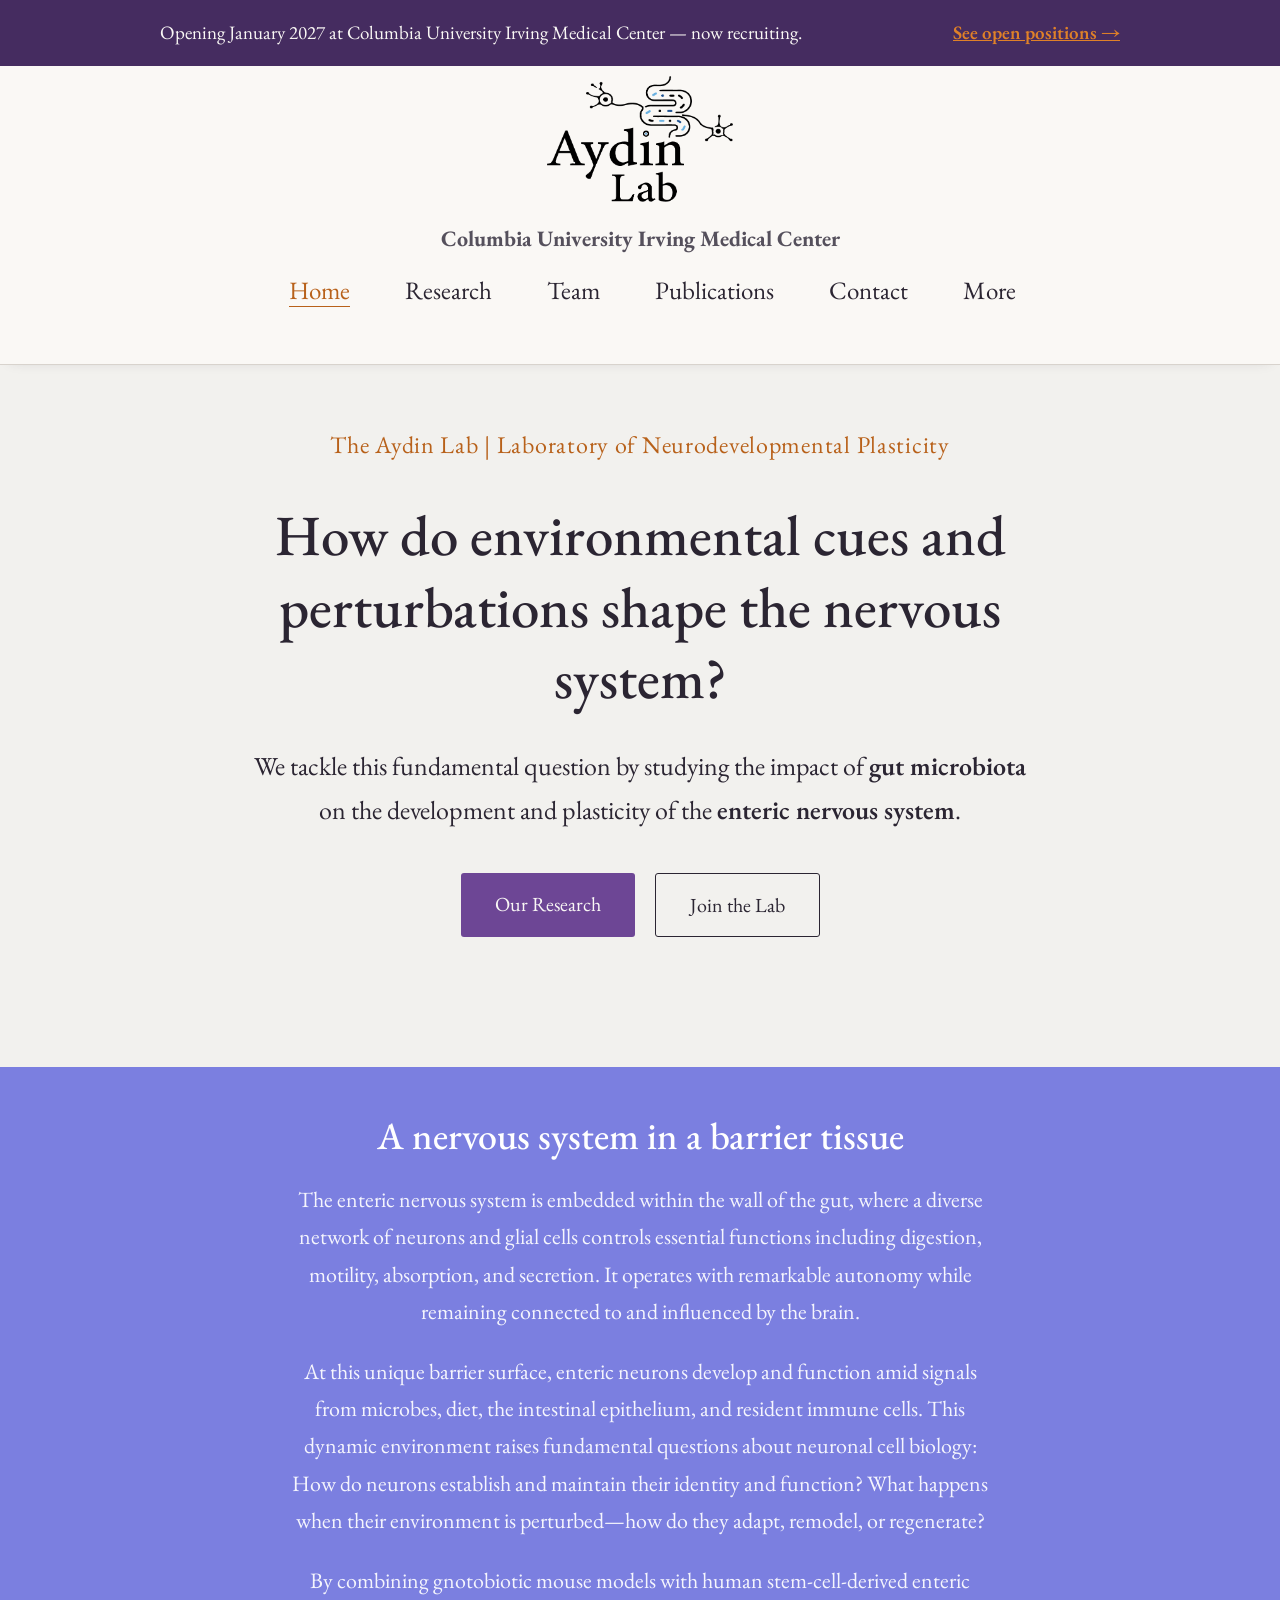
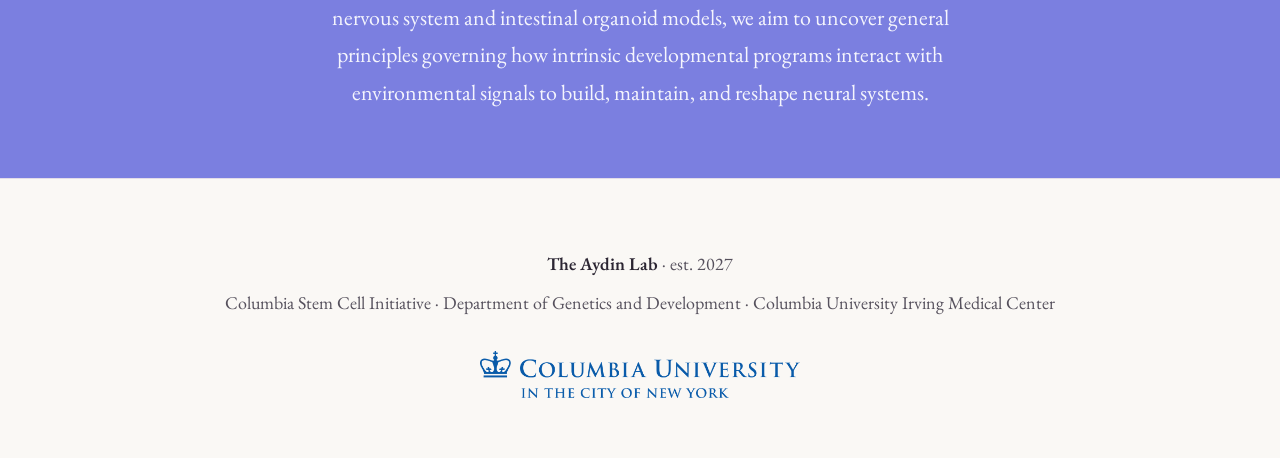
==== index.html @ 418fba62 "Add files via upload" ====
<!doctype html>
<html lang="en">
<head>
<meta charset="UTF-8">
<meta name="viewport" content="width=device-width, initial-scale=1.0">
<title>The Aydin Lab | Laboratory of Neurodevelopmental Plasticity</title>
<meta name="description" content="The Aydin Lab at Columbia University Irving Medical Center studies how gut microbiota shape the development and plasticity of the enteric nervous system.">
<link rel="preconnect" href="https://fonts.googleapis.com">
<link rel="preconnect" href="https://fonts.gstatic.com" crossorigin>
<link href="https://fonts.googleapis.com/css2?family=EB+Garamond:ital,wght@0,400..700;1,400..700&display=swap" rel="stylesheet">
<link rel="stylesheet" href="styles.css">
</head>
<body>

<div class="banner">
  <div class="wrap">
    <span>Opening January 2027 at Columbia University Irving Medical Center — now recruiting.</span>
    <a href="contact.html#join-us">See open positions →</a>
  </div>
</div>

<header class="site-header">
  <div class="logo-row"><a href="index.html"><img src="images/logo-final.png" alt="The Aydin Lab"></a></div>
  <div class="header-tagline">Columbia University Irving Medical Center</div>
  <nav class="wrap">
    <ul class="nav-links">
      <li><a href="index.html" class="active">Home</a></li>
      <li><a href="research.html">Research</a></li>
      <li><a href="people.html">Team</a></li>
      <li><a href="publications.html">Publications</a></li>
      <li><a href="contact.html">Contact</a></li>
      <li class="has-dropdown">
        <a href="lab-values.html">More</a>
        <ul class="dropdown-menu">
          <li><a href="lab-values.html">Lab Values</a></li>
          <li><a href="funding.html">Funding</a></li>
        </ul>
      </li>
    </ul>
  </nav>
</header>

<section class="hero">
  <div class="wrap">
    <div class="eyebrow">The Aydin Lab | Laboratory of Neurodevelopmental Plasticity</div>
    <h1>How do environmental cues and perturbations shape the nervous system?</h1>
    <p class="lede">We tackle this fundamental question by studying the impact of <strong>gut microbiota</strong> on the development and plasticity of the <strong>enteric nervous system</strong>.</p>
    <div class="cta-row">
      <a href="research.html" class="btn">Our Research</a>
      <a href="contact.html#join-us" class="btn secondary">Join the Lab</a>
    </div>
  </div>
</section>

<div class="band">
  <div class="wrap">
    <h2>A nervous system in a barrier tissue</h2>
    <p>The enteric nervous system is embedded within the wall of the gut, where a diverse network of neurons and glial cells controls essential functions including digestion, motility, absorption, and secretion. It operates with remarkable autonomy while remaining connected to and influenced by the brain.</p>
    <p>At this unique barrier surface, enteric neurons develop and function amid signals from microbes, diet, the intestinal epithelium, and resident immune cells. This dynamic environment raises fundamental questions about neuronal cell biology: How do neurons establish and maintain their identity and function? What happens when their environment is perturbed—how do they adapt, remodel, or regenerate?</p>
    <p>By combining gnotobiotic mouse models with human stem-cell-derived enteric nervous system and intestinal organoid models, we aim to uncover general principles governing how intrinsic developmental programs interact with environmental signals to build, maintain, and reshape neural systems.</p>
  </div>
</div>

<footer>
  <div class="wrap">
    <div><strong>The Aydin Lab</strong> · est. 2027</div>
    <div>Columbia Stem Cell Initiative · Department of Genetics and Development · Columbia University Irving Medical Center</div>
    <img src="images/columbia-logo-blue.png" alt="Columbia University in the City of New York" class="footer-logo">
  </div>
</footer>

</body>
</html>
---- styles.css ----
/* ---------- Reset & base ---------- */
* { box-sizing: border-box; margin: 0; padding: 0; }

:root {
  --font: "EB Garamond", Georgia, "Times New Roman", serif;

  --ink: #2b2532;
  --ink-soft: #55505c;
  --paper: #faf8f5;
  --paper-alt: #f2f1ee;
  --line: #e3dce9;

  --purple: #6d4695;
  --purple-dark: #452c60;
  --orange: #e08128;
  --orange-dark: #b8611a;
  --periwinkle: #7b7fe0;

  --maxw: 1040px;
  --textw: 700px;
}

html { scroll-behavior: smooth; font-size: 20px; }

body {
  font-family: var(--font);
  color: var(--ink);
  background: var(--paper);
  line-height: 1.7;
  font-size: 22px;
}

h1, h2, h3 {
  font-family: var(--font);
  font-weight: 500;
  line-height: 1.25;
  color: var(--ink);
}

h1 { font-size: 2.5rem; margin-bottom: 0.75rem; }
h2 { font-size: 1.9rem; margin-bottom: 1.1rem; }
h3 { font-size: 1.3rem; margin-bottom: 0.4rem; }

p { margin-bottom: 1.1rem; color: var(--ink-soft); }

a { color: var(--purple); text-decoration: none; }
a:hover { color: var(--orange-dark); text-decoration: underline; }

ul { margin-left: 1.2rem; margin-bottom: 1rem; color: var(--ink-soft); }
li { margin-bottom: 0.6rem; }

strong, b { font-weight: 600; color: var(--ink); }

.wrap {
  max-width: var(--maxw);
  margin: 0 auto;
  padding: 0 2rem;
}

/* ---------- Nav ---------- */
header.site-header {
  background: var(--paper);
  border-bottom: 1px solid #d8d3cd;
  box-shadow: 0 6px 12px -10px rgba(43,37,50,0.18);
  position: sticky;
  top: 0;
  z-index: 10;
}

/* Home page: logo centered above nav */
.logo-row {
  display: flex;
  justify-content: center;
  padding-top: 0.5rem;
}
.logo-row img { height: 140px; width: auto; }

.header-tagline {
  text-align: center;
  font-size: 1.1rem;
  font-weight: 700;
  color: var(--ink-soft);
  margin-top: -0.4rem;
}

nav.wrap {
  display: flex;
  align-items: center;
  justify-content: center;
  flex-wrap: wrap;
  padding-top: 0.6rem;
  padding-bottom: 1rem;
  gap: 0.75rem;
}

/* Inner pages: logo left, nav right */
.header-inner {
  display: flex;
  align-items: center;
  justify-content: space-between;
  flex-wrap: wrap;
  gap: 1rem;
  padding: 0.45rem 2rem;
}
.header-left {
  display: flex;
  flex-direction: column;
  align-items: flex-start;
}
.header-left img { height: 68px; width: auto; }

.nav-links {
  display: flex;
  gap: 2.75rem;
  flex-wrap: wrap;
  list-style: none;
  justify-content: center;
}
.header-inner .nav-links { justify-content: flex-end; gap: 2.25rem; }

@media (max-width: 720px) {
  .header-inner { flex-direction: column; align-items: center; text-align: center; }
  .header-left { align-items: center; }
  .header-inner .nav-links { justify-content: center; }
}
.nav-links a {
  color: var(--ink);
  font-size: 1.25rem;
}
.nav-links a:hover, .nav-links a.active {
  color: var(--orange-dark);
  text-decoration: none;
  border-bottom: 1px solid var(--orange-dark);
}

.nav-links li.has-dropdown { position: relative; }
.dropdown-menu {
  display: none;
  position: absolute;
  top: 100%;
  left: 0;
  min-width: 170px;
  background: var(--paper);
  border-radius: 4px;
  box-shadow: 0 10px 24px -6px rgba(43,37,50,0.18);
  padding: 0.4rem 0;
  z-index: 20;
  list-style: none;
  margin: 0;
}
.has-dropdown:hover .dropdown-menu,
.has-dropdown:focus-within .dropdown-menu {
  display: block;
}
.dropdown-menu li { margin-bottom: 0; }
.dropdown-menu a {
  display: block;
  color: var(--ink) !important;
  font-size: 1.05rem;
  padding: 0.55rem 1.25rem;
  border-bottom: none !important;
}
.dropdown-menu a:hover, .dropdown-menu a.active {
  color: var(--orange-dark) !important;
  background: var(--paper-alt);
}

/* Inner pages (everything except home): purple header, tighter spacing */
.inner-page header.site-header {
  background: var(--purple-dark);
  border-bottom: none;
}
.inner-page .nav-links a { color: var(--paper); }
.inner-page .nav-links a:hover, .inner-page .nav-links a.active {
  color: var(--orange);
  border-bottom: 1px solid var(--orange);
}
.inner-page main { padding: 0.5rem 0 4.5rem; }
.inner-page section { margin-bottom: 4rem; }
.inner-page .hero.plain { padding: 1.75rem 0 0.25rem; margin-bottom: 0.5rem; }

/* Contact, Publications, Lab Values: much less vertical padding — these pages run short */
.page-tight main { padding: 0.5rem 0 1.5rem; }
.page-tight section { margin-bottom: 2rem; }

/* Bare hero: just an eyebrow label, no heading/lede — collapse it down to the label itself */
.inner-page .hero.plain.hero-bare { padding: 1rem 0 0; margin-bottom: 0.25rem; }
.hero.plain.hero-bare .eyebrow { margin-bottom: 0; }

/* ---------- Hero ---------- */
.hero {
  padding: 3rem 0 6.5rem;
  margin-bottom: 0;
  background: var(--paper-alt);
  text-align: center;
}
.hero.plain {
  background: transparent;
  padding: 4rem 0 1.5rem;
}
.hero .eyebrow {
  font-size: 1.2rem;
  font-style: normal;
  letter-spacing: 0.03em;
  color: var(--orange-dark);
  margin-bottom: 1.75rem;
}
.hero h1 {
  max-width: 880px;
  margin-left: auto;
  margin-right: auto;
  font-size: 2.85rem;
}
.hero .lede {
  font-size: 1.3rem;
  max-width: 780px;
  margin: 1.5rem auto 0;
  color: var(--ink);
}

.banner {
  background: var(--purple-dark);
  color: var(--paper);
}
.banner .wrap {
  padding: 0.85rem 2rem;
  display: flex;
  align-items: center;
  justify-content: space-between;
  flex-wrap: wrap;
  gap: 0.5rem;
  font-size: 0.95rem;
}
.banner a { color: var(--orange); font-weight: 600; text-decoration: underline; }

.band {
  background: var(--periwinkle);
  color: white;
  padding: 2.25rem 0;
  text-align: center;
}
.band h2, .band h3 { color: white; }
.band p { color: rgba(255,255,255,0.92); max-width: var(--textw); margin-left: auto; margin-right: auto; }
.band a { color: white; text-decoration: underline; }

/* ---------- Sections / cards ---------- */
main { padding: 1.5rem 0 6rem; }
section { margin-bottom: 6rem; }
section:last-child { margin-bottom: 0; }

.prose { max-width: var(--textw); margin: 0 auto; text-align: center; }
.prose p { max-width: none; }
.prose .direction-question {
  font-style: italic;
  font-size: 1.05rem;
  color: var(--orange-dark);
  margin-top: -0.5rem;
}

/* Research page: microscopy figures, sized consistently and centered within the prose */
.research-figure {
  margin: 2rem auto;
  max-width: none;
}
.research-figure img {
  width: 260px;
  height: 260px;
  object-fit: cover;
  border-radius: 4px;
  display: block;
  margin: 0 auto;
}
.research-figure figcaption {
  margin-top: 0.75rem;
  font-size: 0.85rem;
  font-style: italic;
  color: var(--ink-soft);
}

.btn {
  display: inline-block;
  padding: 0.7rem 1.7rem;
  background: var(--purple);
  color: var(--paper) !important;
  border-radius: 3px;
  font-size: 1rem;
  text-decoration: none !important;
}
.btn:hover { background: var(--purple-dark); }
.btn.secondary {
  background: transparent;
  color: var(--ink) !important;
  border: 1px solid var(--ink);
}
.btn.secondary:hover { background: var(--ink); color: var(--paper) !important; }
.cta-row { display: flex; gap: 1rem; flex-wrap: wrap; margin-top: 2rem; justify-content: center; }

.card {
  background: transparent;
  border-top: 1px solid var(--line);
  border-radius: 0;
  padding: 2.25rem 0 0;
}
.card:first-child { border-top: none; padding-top: 0; }

/* ---------- Question / feature grid ---------- */
.qa-grid {
  display: grid;
  grid-template-columns: repeat(2, 1fr);
  gap: 2.5rem;
  margin-top: 1.5rem;
  text-align: left;
}
.qa-card {
  background: transparent;
  border-top: 1px solid var(--line);
  border-radius: 0;
  padding: 1.75rem 0 0;
}
.qa-card .num {
  font-size: 1.6rem;
  font-style: italic;
  color: var(--orange-dark);
  margin-bottom: 0.5rem;
  display: block;
}
.qa-card p { margin-bottom: 0; color: var(--ink); font-size: 1.05rem; }

/* ---------- Lab values ---------- */
.values-illustration {
  display: block;
  max-width: 220px;
  width: 100%;
  height: auto;
  margin: 0 auto;
  transform: translateX(1mm);
}
.values-grid {
  display: grid;
  grid-template-columns: repeat(3, 1fr);
  gap: 2.5rem;
  margin-top: 1.5rem;
  text-align: left;
}
.value-card {
  background: transparent;
  border-top: 1px solid var(--line);
  border-radius: 0;
  padding: 1.75rem 0 0;
}
.value-card h3 { color: var(--orange-dark); font-size: 1.15rem; margin-bottom: 0.6rem; text-align: left; }
.value-card p { margin-bottom: 0; color: var(--ink); font-size: 1.02rem; text-align: left; }

/* ---------- Funding ---------- */
.funding-grid {
  display: flex;
  align-items: center;
  justify-content: center;
  flex-wrap: wrap;
  gap: 4rem;
  margin-top: 0.5rem;
}
.funder-logo { max-height: 160px; max-width: 420px; width: auto; height: auto; }
.funder-logo-simons { max-width: 240px; }

/* ---------- People ---------- */
.person-card {
  display: flex;
  gap: 3rem;
  align-items: flex-start;
  flex-wrap: wrap;
  margin-bottom: 4rem;
  text-align: left;
}
.person-card img.photo {
  width: 200px;
  height: 200px;
  object-fit: cover;
  border-radius: 8px;
  flex-shrink: 0;
}
.person-card .placeholder-photo {
  width: 200px;
  height: 200px;
  border-radius: 8px;
  background: var(--paper-alt);
  display: flex;
  align-items: center;
  justify-content: center;
  color: var(--ink-soft);
  font-size: 2.5rem;
  flex-shrink: 0;
}
.person-card .info { flex: 1; min-width: 280px; padding-top: 0.25rem; }
.person-card .role { color: var(--purple); font-size: 1rem; font-style: italic; margin-bottom: 0.6rem; }
.social-icon-link { display: inline-block; vertical-align: middle; margin-left: 0.15rem; opacity: 0.75; }
.social-icon-link:hover { opacity: 1; }
.social-icon { width: 18px; height: 18px; display: block; }

/* ---------- Publications ---------- */
.pub-list { list-style: none; margin-left: 0; text-align: left; }
.pub-list li {
  padding: 1.5rem 0;
  border-bottom: 1px solid var(--line);
  color: var(--ink);
}
.pub-list li:last-child { border-bottom: none; }
.pub-note { font-size: 0.9rem; color: var(--purple); font-style: italic; margin-top: 0.3rem; }
.pub-list a.read-link { font-size: 0.9rem; margin-left: 0.35rem; }

.scholar-link { margin-top: 1.75rem; text-align: center; }

.section-label {
  font-size: 0.95rem;
  font-style: italic;
  letter-spacing: 0.02em;
  color: var(--orange-dark);
  margin-bottom: 0.5rem;
}

.subtle-support {
  text-align: center;
  font-size: 0.8rem;
  color: var(--ink-soft);
  max-width: 560px;
  margin: 0 auto 2.5rem;
}
.subtle-support a { color: var(--ink-soft); text-decoration: underline; }
.subtle-support a:hover { color: var(--orange-dark); }

#join-us { scroll-margin-top: 7rem; }

/* ---------- Footer ---------- */
footer {
  padding: 3.5rem 0 3rem;
  color: var(--ink-soft);
  font-size: 0.9rem;
  background: transparent;
  border-top: 1px solid var(--line);
  text-align: center;
}
footer .wrap { display: flex; flex-direction: column; align-items: center; gap: 0.4rem; }
footer a { color: var(--ink-soft); }
footer a:hover { color: var(--orange-dark); }
.footer-logo { max-width: 320px; width: 100%; height: auto; margin-top: 1.25rem; }

/* ---------- Loading state for JS-rendered lists ---------- */
.loading-note { color: var(--ink-soft); font-style: italic; }

@media (max-width: 720px) {
  h1 { font-size: 2rem; }
  .hero { padding: 3rem 0 2.5rem; }
  .person-card { flex-direction: column; }
  .qa-grid { grid-template-columns: 1fr; }
  .pub-grid { grid-template-columns: 1fr; }
  .values-grid { grid-template-columns: 1fr; }
  .funding-grid { gap: 2rem; }
  .band { padding: 2.5rem 0; }
  section { margin-bottom: 3rem; }
  .nav-links { gap: 1.25rem; }
  .dropdown-menu { position: static; box-shadow: none; background: transparent; padding-left: 1rem; }
  .dropdown-menu a { color: inherit !important; }
}
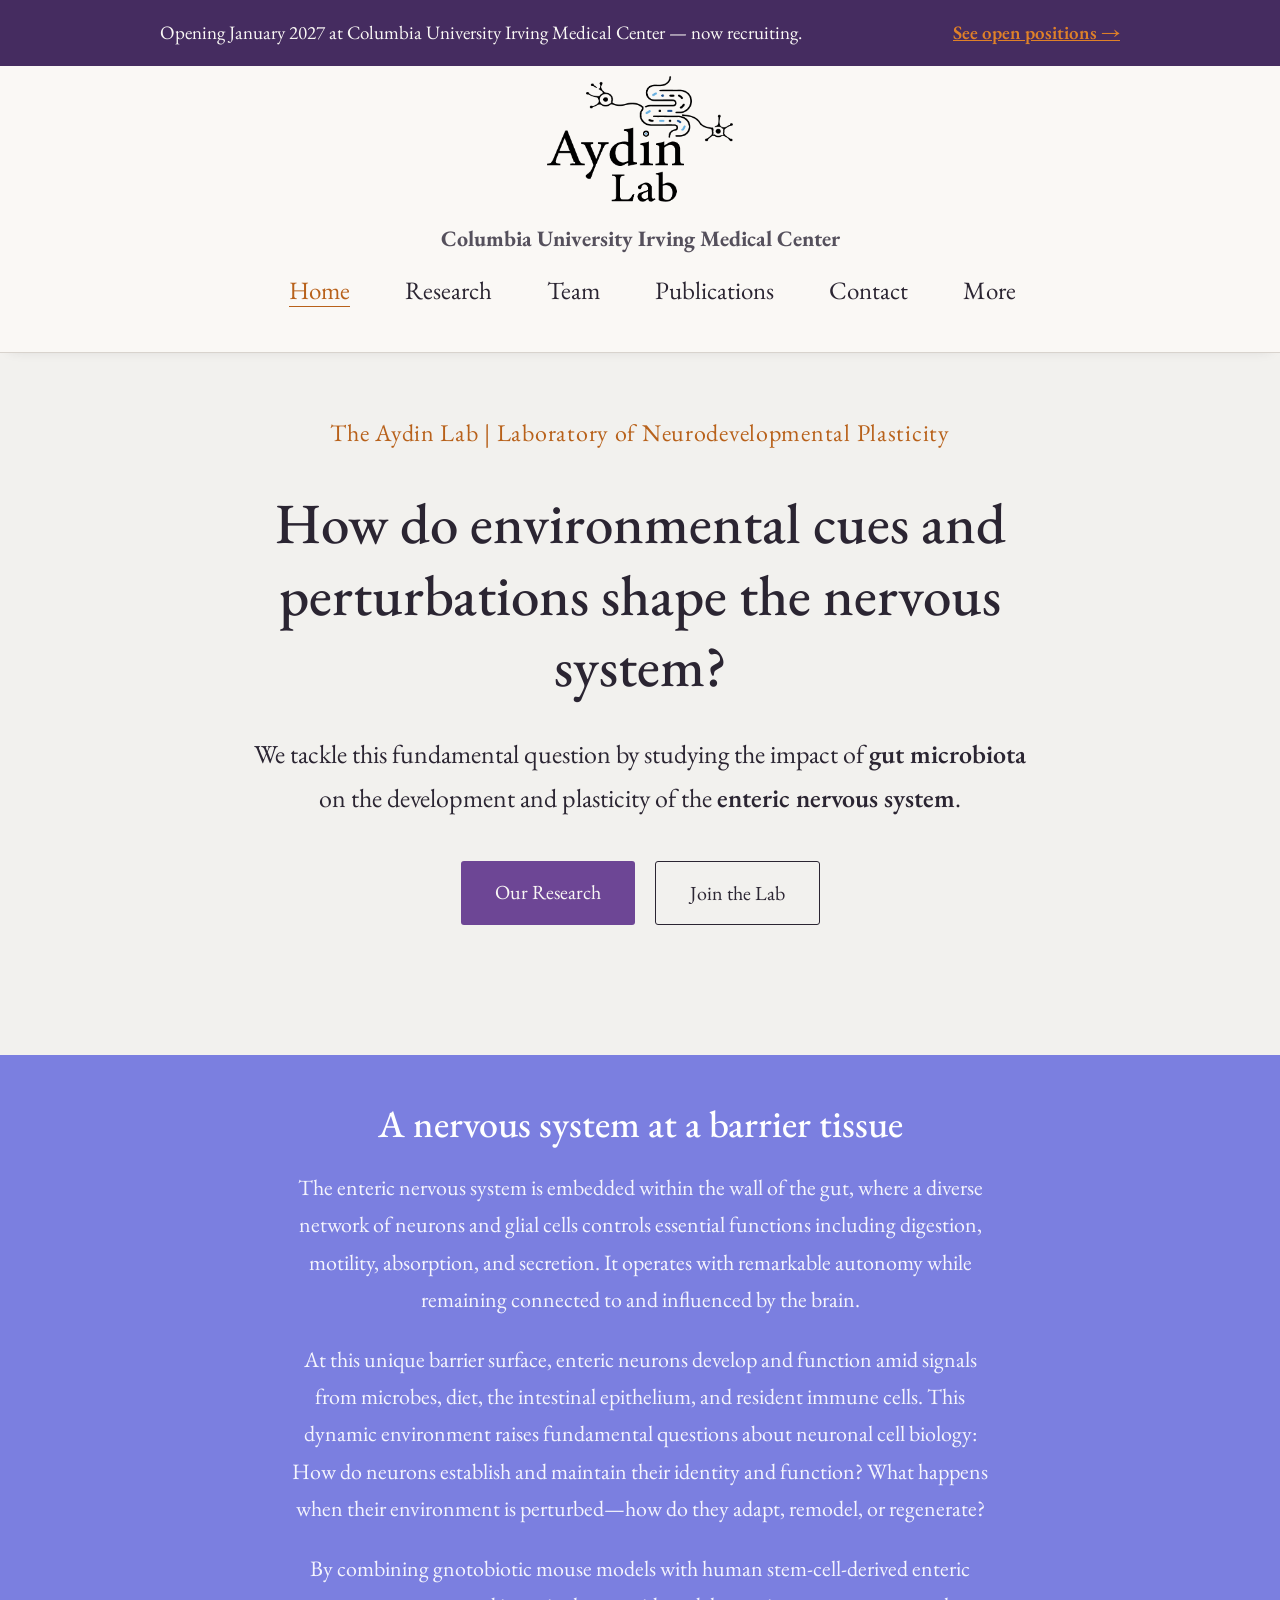
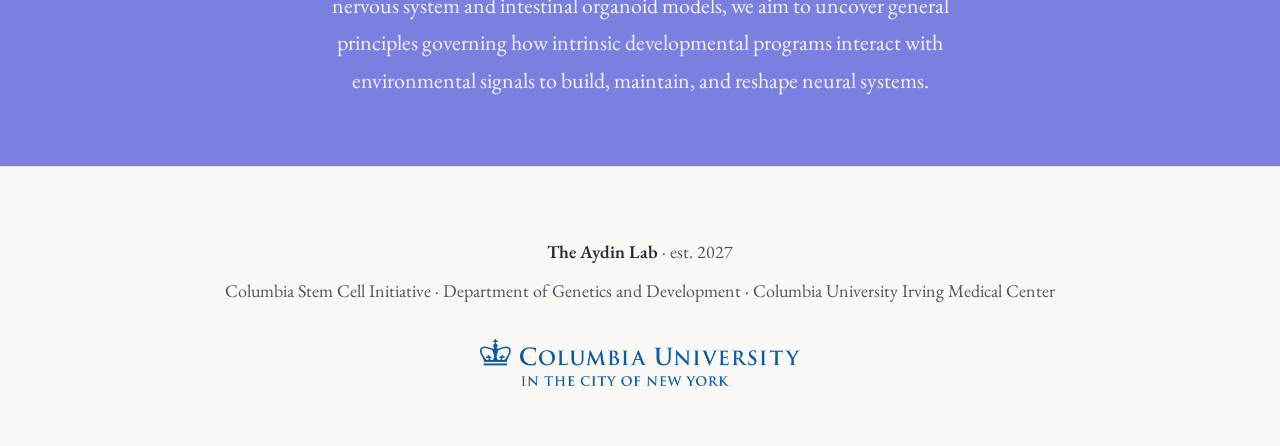
==== commit a625dc89: "Update heading text in index.html" ====
--- a/index.html
+++ b/index.html
@@ -54,7 +54,7 @@
 
 <div class="band">
   <div class="wrap">
-    <h2>A nervous system in a barrier tissue</h2>
+    <h2>A nervous system at a barrier tissue</h2>
     <p>The enteric nervous system is embedded within the wall of the gut, where a diverse network of neurons and glial cells controls essential functions including digestion, motility, absorption, and secretion. It operates with remarkable autonomy while remaining connected to and influenced by the brain.</p>
     <p>At this unique barrier surface, enteric neurons develop and function amid signals from microbes, diet, the intestinal epithelium, and resident immune cells. This dynamic environment raises fundamental questions about neuronal cell biology: How do neurons establish and maintain their identity and function? What happens when their environment is perturbed—how do they adapt, remodel, or regenerate?</p>
     <p>By combining gnotobiotic mouse models with human stem-cell-derived enteric nervous system and intestinal organoid models, we aim to uncover general principles governing how intrinsic developmental programs interact with environmental signals to build, maintain, and reshape neural systems.</p>
--- a/styles.css
+++ b/styles.css
@@ -116,12 +116,14 @@
   list-style: none;
   justify-content: center;
 }
+.nav-links li { margin-bottom: 0; }
 .header-inner .nav-links { justify-content: flex-end; gap: 2.25rem; }
 
 @media (max-width: 720px) {
-  .header-inner { flex-direction: column; align-items: center; text-align: center; }
+  .header-inner { flex-direction: column; align-items: center; text-align: center; padding: 0.4rem 1rem; gap: 0.35rem; }
   .header-left { align-items: center; }
-  .header-inner .nav-links { justify-content: center; }
+  .header-inner .nav-links { justify-content: center; gap: 0.9rem; }
+  .header-left img { height: 48px; }
 }
 .nav-links a {
   color: var(--ink);
@@ -263,8 +265,8 @@
   max-width: none;
 }
 .research-figure img {
-  width: 260px;
-  height: 260px;
+  width: 400px;
+  height: 400px;
   object-fit: cover;
   border-radius: 4px;
   display: block;
@@ -449,7 +451,7 @@
 
 @media (max-width: 720px) {
   h1 { font-size: 2rem; }
-  .hero { padding: 3rem 0 2.5rem; }
+  .hero { padding: 1.5rem 0 2rem; }
   .person-card { flex-direction: column; }
   .qa-grid { grid-template-columns: 1fr; }
   .pub-grid { grid-template-columns: 1fr; }
@@ -457,7 +459,16 @@
   .funding-grid { gap: 2rem; }
   .band { padding: 2.5rem 0; }
   section { margin-bottom: 3rem; }
-  .nav-links { gap: 1.25rem; }
+  .nav-links { gap: 0.9rem; }
+  .nav-links a { font-size: 1.05rem; }
   .dropdown-menu { position: static; box-shadow: none; background: transparent; padding-left: 1rem; }
   .dropdown-menu a { color: inherit !important; }
-}
+
+  /* Shrink the home-page banner, logo, and nav so the header doesn't eat half the screen on phones */
+  .banner .wrap { padding: 0.35rem 0.75rem; font-size: 0.72rem; gap: 0.2rem; }
+  .logo-row { padding-top: 0.15rem; }
+  .logo-row img { height: 54px; }
+  .header-tagline { font-size: 0.75rem; margin-top: -0.15rem; }
+  nav.wrap { padding-top: 0.2rem; padding-bottom: 0.35rem; }
+  .nav-links a { font-size: 0.95rem; }
+}
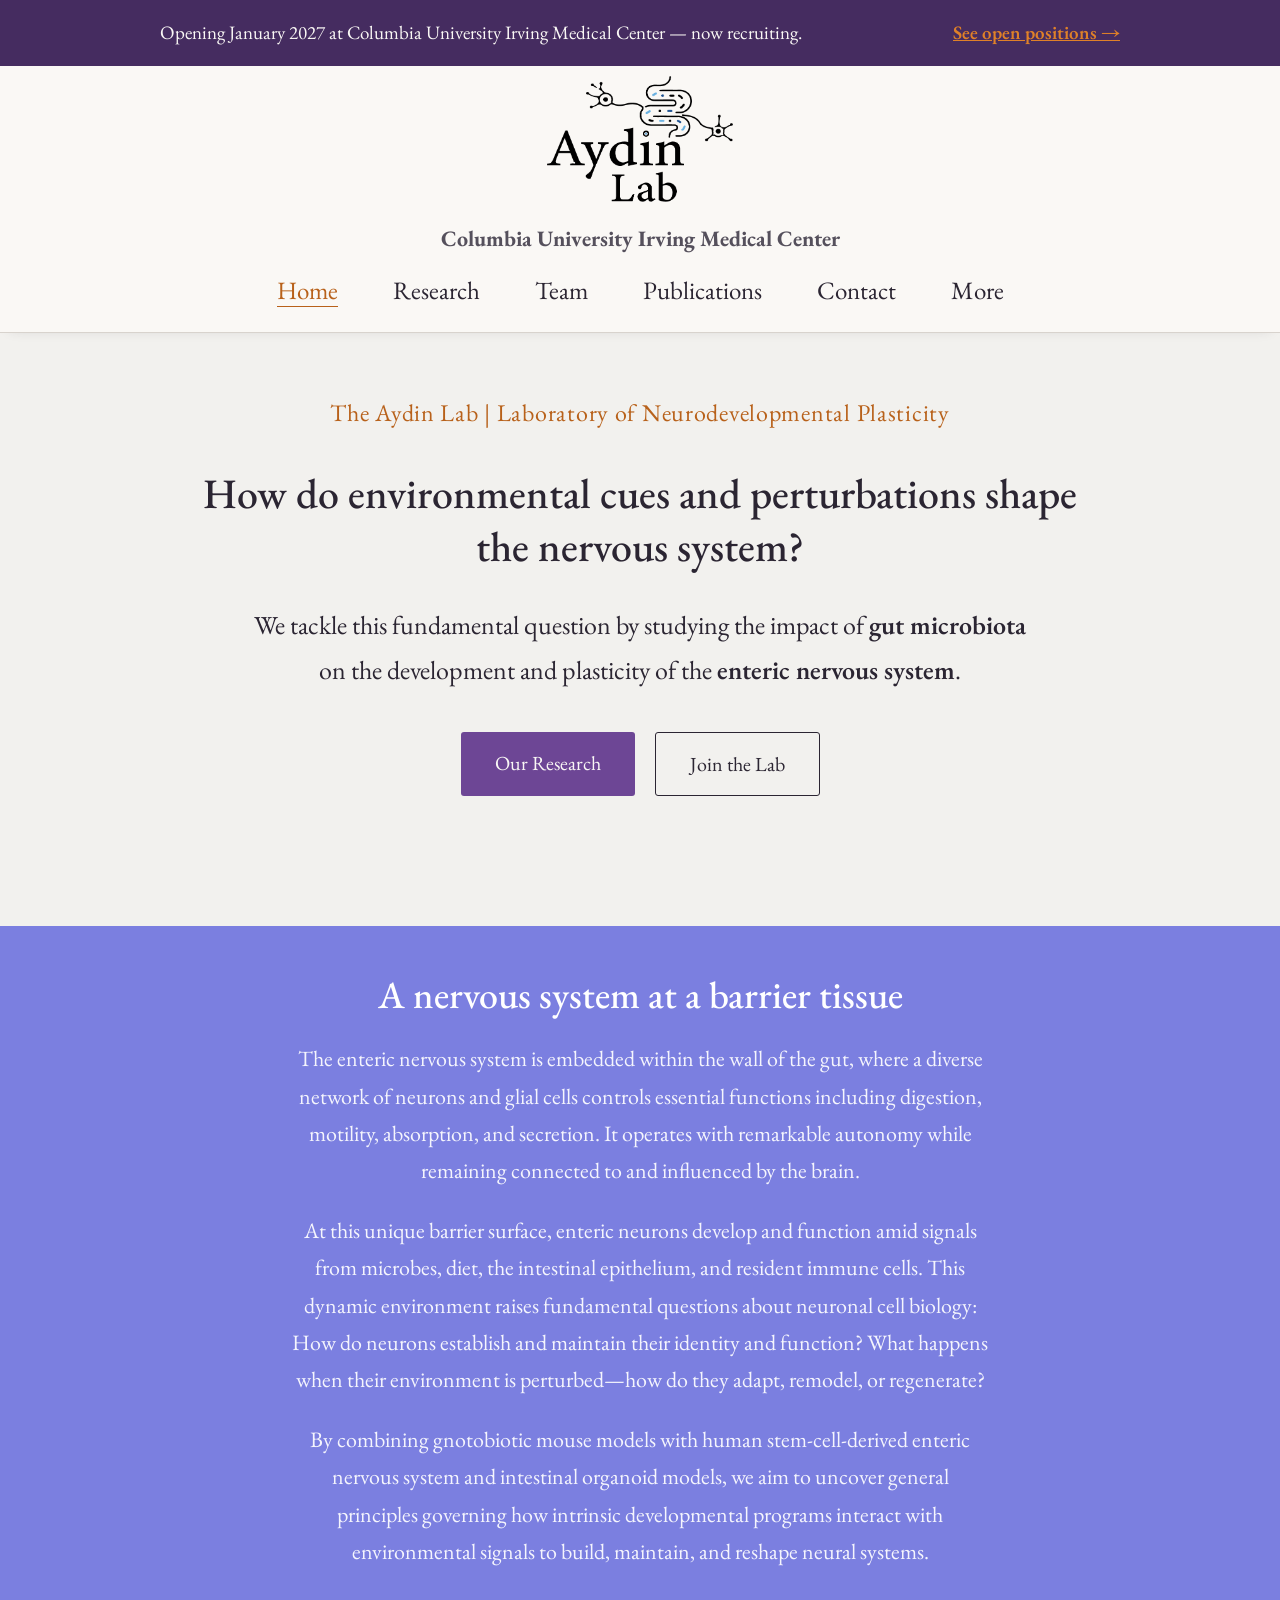
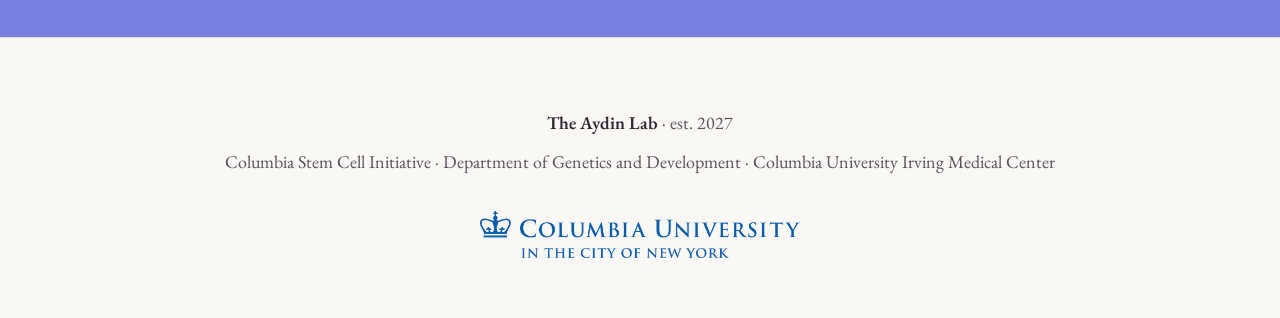
==== commit 2d98fb75: "Add meta tags for Open Graph and Twitter Added Open Graph and Twitter meta tags for better social me" ====
--- a/index.html
+++ b/index.html
@@ -4,6 +4,18 @@
 <meta charset="UTF-8">
 <meta name="viewport" content="width=device-width, initial-scale=1.0">
 <title>The Aydin Lab | Laboratory of Neurodevelopmental Plasticity</title>
+<meta property="og:type" content="website">
+<meta property="og:site_name" content="The Aydin Lab">
+<meta property="og:title" content="The Aydin Lab | Laboratory of Neurodevelopmental Plasticity">
+<meta property="og:description" content="The Aydin Lab at Columbia University Irving Medical Center studies how gut microbiota shape the development and plasticity of the enteric nervous system.">
+<meta property="og:url" content="https://theaydinlab.com/">
+<meta property="og:image" content="https://theaydinlab.com/images/og-image.png">
+<meta property="og:image:width" content="1200">
+<meta property="og:image:height" content="630">
+<meta name="twitter:card" content="summary_large_image">
+<meta name="twitter:title" content="The Aydin Lab | Laboratory of Neurodevelopmental Plasticity">
+<meta name="twitter:description" content="The Aydin Lab at Columbia University Irving Medical Center studies how gut microbiota shape the development and plasticity of the enteric nervous system.">
+<meta name="twitter:image" content="https://theaydinlab.com/images/og-image.png">
 <meta name="description" content="The Aydin Lab at Columbia University Irving Medical Center studies how gut microbiota shape the development and plasticity of the enteric nervous system.">
 <link rel="preconnect" href="https://fonts.googleapis.com">
 <link rel="preconnect" href="https://fonts.gstatic.com" crossorigin>
--- a/styles.css
+++ b/styles.css
@@ -115,15 +115,17 @@
   flex-wrap: wrap;
   list-style: none;
   justify-content: center;
+  margin: 0;
 }
 .nav-links li { margin-bottom: 0; }
 .header-inner .nav-links { justify-content: flex-end; gap: 2.25rem; }
 
 @media (max-width: 720px) {
-  .header-inner { flex-direction: column; align-items: center; text-align: center; padding: 0.4rem 1rem; gap: 0.35rem; }
+  .header-inner { flex-direction: column; align-items: center; text-align: center; padding: 0.2rem 0.3rem; gap: 0.15rem; }
   .header-left { align-items: center; }
-  .header-inner .nav-links { justify-content: center; gap: 0.9rem; }
-  .header-left img { height: 48px; }
+  .header-inner .nav-links { justify-content: center; flex-wrap: nowrap; gap: 0.45rem; }
+  .header-inner .nav-links a { font-size: 0.78rem; font-weight: 700; white-space: nowrap; }
+  .header-left img { height: 62px; }
 }
 .nav-links a {
   color: var(--ink);
@@ -211,7 +213,7 @@
   max-width: 880px;
   margin-left: auto;
   margin-right: auto;
-  font-size: 2.85rem;
+  font-size: 2.1rem;
 }
 .hero .lede {
   font-size: 1.3rem;
@@ -364,6 +366,7 @@
 }
 .funder-logo { max-height: 160px; max-width: 420px; width: auto; height: auto; }
 .funder-logo-simons { max-width: 240px; }
+.funder-logo-hhmi { max-height: 185px; }
 
 /* ---------- People ---------- */
 .person-card {
@@ -461,14 +464,18 @@
   section { margin-bottom: 3rem; }
   .nav-links { gap: 0.9rem; }
   .nav-links a { font-size: 1.05rem; }
-  .dropdown-menu { position: static; box-shadow: none; background: transparent; padding-left: 1rem; }
-  .dropdown-menu a { color: inherit !important; }
+  .dropdown-menu { right: 0; left: auto; min-width: 160px; }
+  .research-figure img { width: 85vw; height: 85vw; max-width: 320px; max-height: 320px; }
 
   /* Shrink the home-page banner, logo, and nav so the header doesn't eat half the screen on phones */
-  .banner .wrap { padding: 0.35rem 0.75rem; font-size: 0.72rem; gap: 0.2rem; }
-  .logo-row { padding-top: 0.15rem; }
-  .logo-row img { height: 54px; }
-  .header-tagline { font-size: 0.75rem; margin-top: -0.15rem; }
-  nav.wrap { padding-top: 0.2rem; padding-bottom: 0.35rem; }
+  .banner .wrap { display: block; text-align: center; padding: 0.35rem 0.75rem; font-size: 0.72rem; }
+  .banner .wrap a { margin-left: 0.35rem; white-space: nowrap; }
+  .logo-row { padding-top: 0.05rem; }
+  .logo-row img { height: 68px; }
+  .header-tagline { font-size: 0.75rem; margin-top: -0.2rem; margin-bottom: -0.1rem; }
+  nav.wrap { padding: 0.1rem 0.3rem 0.3rem; }
   .nav-links a { font-size: 0.95rem; }
-}
+  nav.wrap .nav-links { flex-wrap: nowrap; justify-content: center; gap: 0.45rem; }
+  nav.wrap .nav-links a { font-size: 0.78rem; font-weight: 400; white-space: nowrap; }
+  .hero h1 { font-size: 2.05rem; }
+}
